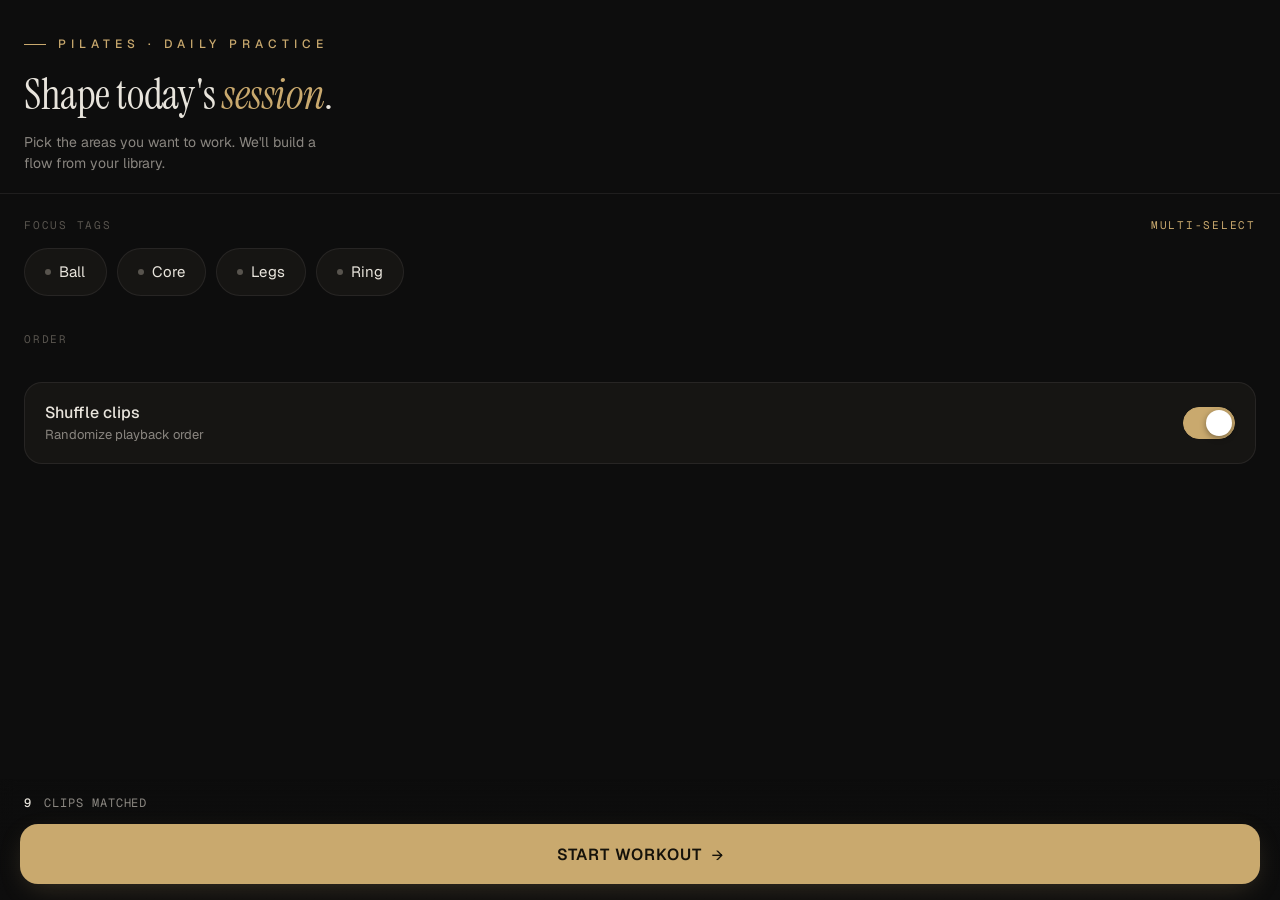
==== index.html @ f90244c0 "feat: initial Pilates workout app with 9 seeded clips" ====
<!doctype html>
<html lang="en">
<head>
  <meta charset="utf-8">
  <meta name="viewport" content="width=device-width, initial-scale=1, viewport-fit=cover, maximum-scale=1">
  <meta name="theme-color" content="#0d0d0d">
  <meta name="apple-mobile-web-app-capable" content="yes">
  <meta name="apple-mobile-web-app-status-bar-style" content="black-translucent">
  <title>Pilates — Choose your focus</title>
  <link rel="stylesheet" href="css/styles.css">
</head>
<body>
  <div class="app">

    <header class="app-header">
      <p class="wordmark">Pilates · Daily Practice</p>
      <h1 class="display">Shape today's <em>session</em>.</h1>
      <p class="subtitle">Pick the areas you want to work. We'll build a flow from your library.</p>
    </header>

    <main class="app-main">

      <div class="section-label">
        <span>Focus Tags</span>
        <span class="count">Multi-select</span>
      </div>

      <div class="tag-grid" role="group" aria-label="Workout focus tags" id="tag-grid">
      </div>

      <div class="section-label">
        <span>Order</span>
      </div>

      <div class="toggle-row">
        <div class="label">
          <span class="label-title">Shuffle clips</span>
          <span class="label-sub">Randomize playback order</span>
        </div>
        <button class="toggle" type="button" role="switch" aria-pressed="true" aria-label="Shuffle clips"></button>
      </div>

    </main>

    <!-- Fixed bottom CTA -->
    <div class="cta-bar">
      <div class="cta-meta">
        <div class="left" id="clip-count"><strong>0</strong> clips matched</div>
      </div>
      <button class="btn-primary" type="button" id="start-btn" disabled>
        Start Workout <span class="arrow">→</span>
      </button>
    </div>

  </div>
  <script type="module">
    import { loadClips, filterClips, getAllTags } from './js/clips.js';

    let allClips = [];
    let selectedTags = [];

    const tagGrid = document.getElementById('tag-grid');
    const clipCount = document.getElementById('clip-count');
    const startBtn = document.getElementById('start-btn');
    const shuffleToggle = document.querySelector('.toggle');

    function updateCount() {
      const n = filterClips(allClips, selectedTags).length;
      clipCount.innerHTML = `<strong>${n}</strong> clip${n !== 1 ? 's' : ''} matched`;
      startBtn.disabled = n === 0;
    }

    tagGrid.addEventListener('click', e => {
      const chip = e.target.closest('.chip');
      if (!chip) return;
      const tag = chip.dataset.tag;
      const pressed = chip.getAttribute('aria-pressed') === 'true';
      chip.setAttribute('aria-pressed', pressed ? 'false' : 'true');
      if (pressed) {
        selectedTags = selectedTags.filter(t => t !== tag);
      } else {
        selectedTags.push(tag);
      }
      updateCount();
    });

    shuffleToggle?.addEventListener('click', () => {
      const next = shuffleToggle.getAttribute('aria-pressed') !== 'true';
      shuffleToggle.setAttribute('aria-pressed', next ? 'true' : 'false');
    });

    startBtn.addEventListener('click', () => {
      const shuffle = shuffleToggle?.getAttribute('aria-pressed') === 'true' ? '1' : '0';
      const params = new URLSearchParams({ tags: selectedTags.join(','), shuffle });
      window.location.href = `player.html?${params}`;
    });

    loadClips().then(clips => {
      allClips = clips;
      tagGrid.innerHTML = getAllTags(clips).map(tag =>
        `<button class="chip" type="button" aria-pressed="false" data-tag="${tag}">
          <span class="chip-dot"></span>${tag.charAt(0).toUpperCase() + tag.slice(1)}
        </button>`
      ).join('');
      updateCount();
    });
  </script>
</body>
</html>
---- css/styles.css ----
/* =========================================================
   PILATES — Shared styles
   Dark, minimal, premium wellness
   ========================================================= */

@import url('https://fonts.googleapis.com/css2?family=Instrument+Serif:ital@0;1&display=swap');
@import url('https://fonts.googleapis.com/css2?family=Geist:wght@300;400;500;600;700&display=swap');
@import url('https://fonts.googleapis.com/css2?family=Geist+Mono:wght@400;500&display=swap');

:root {
  /* Surface */
  --bg:            #0d0d0d;
  --bg-elev:       #161513;
  --bg-elev-2:     #1f1d19;
  --hairline:      rgba(232, 228, 220, 0.08);
  --hairline-strong: rgba(232, 228, 220, 0.14);

  /* Text */
  --text:          #e8e4dc;
  --text-dim:      #8a8680;
  --text-faint:    #58544e;

  /* Accent */
  --gold:          #c9a96e;
  --gold-bright:   #dcc084;
  --gold-dim:      rgba(201, 169, 110, 0.18);
  --gold-glow:     rgba(201, 169, 110, 0.28);

  /* State */
  --disabled-bg:   #1a1917;
  --disabled-fg:   #48443f;

  /* Type */
  --font-display:  'Instrument Serif', 'Georgia', serif;
  --font-ui:       'Geist', -apple-system, BlinkMacSystemFont, 'Segoe UI', sans-serif;
  --font-mono:     'Geist Mono', 'SF Mono', ui-monospace, monospace;

  /* Safe areas */
  --sa-top:    env(safe-area-inset-top, 0px);
  --sa-right:  env(safe-area-inset-right, 0px);
  --sa-bottom: env(safe-area-inset-bottom, 0px);
  --sa-left:   env(safe-area-inset-left, 0px);

  /* Radii */
  --r-pill: 999px;
  --r-lg:   18px;
  --r-md:   14px;
  --r-sm:   10px;
}

* { box-sizing: border-box; -webkit-tap-highlight-color: transparent; }

html, body {
  margin: 0;
  padding: 0;
  background: var(--bg);
  color: var(--text);
  font-family: var(--font-ui);
  font-size: 17px;
  line-height: 1.45;
  -webkit-font-smoothing: antialiased;
  -moz-osx-font-smoothing: grayscale;
  overscroll-behavior: none;
}

body {
  min-height: 100dvh;
  min-height: 100vh;
}

button {
  font-family: inherit;
  color: inherit;
  background: none;
  border: none;
  padding: 0;
  cursor: pointer;
}

a { color: inherit; text-decoration: none; }

img, svg { display: block; }

/* =========================================================
   App shell — full-viewport column
   ========================================================= */
.app {
  display: flex;
  flex-direction: column;
  min-height: 100dvh;
  min-height: 100vh;
  padding-top:    var(--sa-top);
  padding-left:   var(--sa-left);
  padding-right:  var(--sa-right);
  padding-bottom: var(--sa-bottom);
  position: relative;
}

/* =========================================================
   Header — wordmark + subtitle
   ========================================================= */
.app-header {
  padding: 36px 24px 20px;
  text-align: left;
  border-bottom: 1px solid var(--hairline);
}

.wordmark {
  font-family: var(--font-ui);
  font-weight: 500;
  font-size: 12px;
  letter-spacing: 0.42em;
  text-transform: uppercase;
  color: var(--gold);
  margin: 0 0 18px;
  display: flex;
  align-items: center;
  gap: 12px;
}

.wordmark::before {
  content: "";
  display: block;
  width: 22px;
  height: 1px;
  background: var(--gold);
}

.display {
  font-family: var(--font-display);
  font-weight: 400;
  font-size: 42px;
  line-height: 1.12;
  letter-spacing: -0.01em;
  color: var(--text);
  margin: 0 0 14px;
  text-wrap: balance;
}

.display em {
  font-style: italic;
  color: var(--gold);
}

.subtitle {
  font-size: 14px;
  color: var(--text-dim);
  margin: 0;
  max-width: 34ch;
  text-wrap: pretty;
}

/* =========================================================
   Section label
   ========================================================= */
.section-label {
  display: flex;
  align-items: baseline;
  justify-content: space-between;
  padding: 24px 24px 14px;
  font-family: var(--font-mono);
  font-size: 11px;
  letter-spacing: 0.16em;
  text-transform: uppercase;
  color: var(--text-faint);
}

.section-label .count {
  color: var(--gold);
}

/* =========================================================
   Scrollable main
   ========================================================= */
.app-main {
  flex: 1 1 auto;
  overflow-y: auto;
  -webkit-overflow-scrolling: touch;
  padding-bottom: 180px; /* clear the fixed footer */
}

/* =========================================================
   Tag chips
   ========================================================= */
.tag-grid {
  display: flex;
  flex-wrap: wrap;
  gap: 10px;
  padding: 0 24px 12px;
}

.chip {
  min-height: 48px;
  padding: 0 20px;
  border-radius: var(--r-pill);
  background: var(--bg-elev);
  border: 1px solid var(--hairline);
  color: var(--text);
  font-size: 15px;
  font-weight: 400;
  letter-spacing: 0.01em;
  display: inline-flex;
  align-items: center;
  gap: 8px;
  transition: background .18s ease, border-color .18s ease, color .18s ease, transform .12s ease;
}

.chip:active { transform: scale(0.97); }

.chip[aria-pressed="true"] {
  background: var(--gold);
  border-color: var(--gold);
  color: #1a1509;
  font-weight: 500;
}

.chip[aria-pressed="true"] .chip-dot {
  background: #1a1509;
}

.chip-dot {
  width: 6px;
  height: 6px;
  border-radius: 50%;
  background: var(--text-faint);
  transition: background .18s ease;
}

/* =========================================================
   Shuffle row (iOS toggle)
   ========================================================= */
.toggle-row {
  display: flex;
  align-items: center;
  justify-content: space-between;
  gap: 16px;
  margin: 20px 24px 0;
  padding: 18px 20px;
  background: var(--bg-elev);
  border: 1px solid var(--hairline);
  border-radius: var(--r-lg);
}

.toggle-row .label {
  display: flex;
  flex-direction: column;
  gap: 2px;
}

.toggle-row .label-title {
  font-size: 16px;
  font-weight: 500;
  color: var(--text);
}

.toggle-row .label-sub {
  font-size: 13px;
  color: var(--text-dim);
}

/* iOS-style toggle */
.toggle {
  position: relative;
  width: 52px;
  height: 32px;
  flex-shrink: 0;
  border-radius: var(--r-pill);
  background: #2a2824;
  border: 1px solid var(--hairline);
  transition: background .22s ease, border-color .22s ease;
}

.toggle::after {
  content: "";
  position: absolute;
  top: 2px;
  left: 2px;
  width: 26px;
  height: 26px;
  border-radius: 50%;
  background: #e8e4dc;
  box-shadow: 0 2px 6px rgba(0,0,0,0.4);
  transition: transform .22s cubic-bezier(.4,.0,.2,1);
}

.toggle[aria-pressed="true"] {
  background: var(--gold);
  border-color: var(--gold);
}

.toggle[aria-pressed="true"]::after {
  transform: translateX(20px);
  background: #fff;
}

/* =========================================================
   Fixed bottom CTA bar (index)
   ========================================================= */
.cta-bar {
  position: fixed;
  left: 0;
  right: 0;
  bottom: 0;
  padding: 16px 20px calc(16px + var(--sa-bottom));
  padding-left:  calc(20px + var(--sa-left));
  padding-right: calc(20px + var(--sa-right));
  background: linear-gradient(to top,
    rgba(13,13,13,1) 0%,
    rgba(13,13,13,0.96) 55%,
    rgba(13,13,13,0) 100%);
  backdrop-filter: blur(8px);
  -webkit-backdrop-filter: blur(8px);
  z-index: 20;
  pointer-events: none;
}

.cta-bar > * { pointer-events: auto; }

.cta-meta {
  display: flex;
  align-items: baseline;
  justify-content: space-between;
  padding: 0 4px 12px;
  font-family: var(--font-mono);
  font-size: 12px;
  letter-spacing: 0.08em;
  text-transform: uppercase;
}

.cta-meta .left { color: var(--text-dim); }
.cta-meta .right { color: var(--gold); }
.cta-meta strong {
  color: var(--text);
  font-weight: 500;
  margin-right: 4px;
}

.btn-primary {
  display: flex;
  align-items: center;
  justify-content: center;
  gap: 10px;
  width: 100%;
  min-height: 60px;
  border-radius: var(--r-lg);
  background: var(--gold);
  color: #15120a;
  font-family: var(--font-ui);
  font-size: 16px;
  font-weight: 600;
  letter-spacing: 0.06em;
  text-transform: uppercase;
  transition: background .18s ease, transform .12s ease, opacity .18s ease;
  box-shadow: 0 8px 28px -8px var(--gold-glow);
}

.btn-primary:active:not(:disabled) { transform: scale(0.985); }
.btn-primary:hover:not(:disabled)  { background: var(--gold-bright); }

.btn-primary:disabled {
  background: var(--disabled-bg);
  color: var(--disabled-fg);
  box-shadow: none;
  cursor: not-allowed;
}

.btn-primary .arrow {
  font-family: var(--font-mono);
  font-weight: 400;
  font-size: 18px;
  letter-spacing: 0;
  transition: transform .2s ease;
}

.btn-primary:hover:not(:disabled) .arrow { transform: translateX(3px); }

/* =========================================================
   PLAYER — top bar
   ========================================================= */
.player-top {
  flex: 0 0 auto;
  height: 52px;
  display: grid;
  grid-template-columns: 1fr auto 1fr;
  align-items: center;
  gap: 8px;
  padding: 0 8px;
  border-bottom: 1px solid var(--hairline);
  background: var(--bg);
  z-index: 10;
}

.icon-btn {
  min-height: 44px;
  min-width: 44px;
  padding: 0 14px;
  border-radius: var(--r-sm);
  display: inline-flex;
  align-items: center;
  justify-content: center;
  gap: 6px;
  color: var(--text);
  font-size: 15px;
  font-weight: 400;
  transition: background .15s ease, color .15s ease;
}

.icon-btn:active { background: var(--bg-elev); }

.icon-btn .chev {
  font-family: var(--font-mono);
  font-size: 16px;
  color: var(--text-dim);
}

.player-top .back { justify-self: start; }

.player-top .counter {
  font-family: var(--font-mono);
  font-size: 13px;
  font-weight: 500;
  letter-spacing: 0.08em;
  color: var(--text);
  display: inline-flex;
  align-items: baseline;
  gap: 4px;
}
.player-top .counter .cur     { color: var(--gold); }
.player-top .counter .slash   { color: var(--text-faint); }
.player-top .counter .total   { color: var(--text-dim); }

.player-top .shuffle-btn {
  justify-self: end;
  width: 44px;
  min-width: 44px;
  padding: 0;
  color: var(--text-dim);
  border-radius: var(--r-sm);
}

.player-top .shuffle-btn[aria-pressed="true"] {
  color: var(--gold);
  background: var(--gold-dim);
}

/* =========================================================
   PLAYER — video stage
   ========================================================= */
.player-stage {
  flex: 1 1 auto;
  position: relative;
  background: #000;
  overflow: hidden;
}

.player-stage iframe,
.player-stage .iframe-fallback {
  position: absolute;
  inset: 0;
  width: 100%;
  height: 100%;
  border: 0;
  background: #000;
}

/* Placeholder backdrop visible if iframe src not set */
.iframe-fallback {
  background:
    radial-gradient(ellipse at 50% 35%, rgba(201,169,110,0.08) 0%, transparent 55%),
    repeating-linear-gradient(
      135deg,
      #0d0d0d 0 14px,
      #121210 14px 28px
    );
  display: flex;
  flex-direction: column;
  align-items: center;
  justify-content: center;
  gap: 14px;
  color: var(--text-faint);
  font-family: var(--font-mono);
  font-size: 12px;
  letter-spacing: 0.14em;
  text-transform: uppercase;
}

.iframe-fallback .play-ring {
  width: 72px;
  height: 72px;
  border-radius: 50%;
  border: 1px solid var(--hairline-strong);
  display: flex;
  align-items: center;
  justify-content: center;
  color: var(--text-dim);
}

.iframe-fallback .play-ring::after {
  content: "";
  width: 0;
  height: 0;
  margin-left: 4px;
  border-top: 10px solid transparent;
  border-bottom: 10px solid transparent;
  border-left: 14px solid var(--text-dim);
}

/* Top gradient scrim on stage */
.player-stage::before {
  content: "";
  position: absolute;
  left: 0; right: 0; top: 0;
  height: 72px;
  background: linear-gradient(to bottom, rgba(0,0,0,0.45), transparent);
  pointer-events: none;
  z-index: 2;
}

/* Bottom hint overlay */
.hint {
  position: absolute;
  left: 0;
  right: 0;
  bottom: 0;
  padding: 16px 20px 20px;
  display: flex;
  align-items: center;
  justify-content: center;
  gap: 10px;
  font-family: var(--font-mono);
  font-size: 12px;
  letter-spacing: 0.1em;
  text-transform: uppercase;
  color: var(--text);
  background: linear-gradient(to top, rgba(0,0,0,0.72) 0%, rgba(0,0,0,0) 100%);
  z-index: 3;
}

.hint .dot {
  width: 3px;
  height: 3px;
  border-radius: 50%;
  background: var(--gold);
}

.hint .sets {
  color: var(--gold);
  font-weight: 500;
}

/* =========================================================
   PLAYER — bottom transport
   ========================================================= */
.transport {
  flex: 0 0 auto;
  display: grid;
  grid-template-columns: 1fr 1fr 1.4fr;
  gap: 10px;
  padding: 14px 16px calc(14px + var(--sa-bottom));
  padding-left:  calc(16px + var(--sa-left));
  padding-right: calc(16px + var(--sa-right));
  background: var(--bg);
  border-top: 1px solid var(--hairline);
}

.btn-ghost {
  min-height: 56px;
  border-radius: var(--r-md);
  border: 1px solid var(--hairline-strong);
  background: transparent;
  color: var(--text);
  font-size: 15px;
  font-weight: 500;
  letter-spacing: 0.04em;
  display: inline-flex;
  align-items: center;
  justify-content: center;
  gap: 8px;
  transition: background .15s ease, border-color .15s ease, transform .12s ease;
}

.btn-ghost:active { transform: scale(0.97); background: var(--bg-elev); }

.btn-ghost[disabled] {
  color: var(--disabled-fg);
  border-color: var(--hairline);
  cursor: not-allowed;
}

.btn-ghost .ic {
  font-family: var(--font-mono);
  font-size: 16px;
  color: var(--text-dim);
}

.btn-next {
  min-height: 56px;
  border-radius: var(--r-md);
  background: var(--gold);
  color: #15120a;
  font-family: var(--font-ui);
  font-size: 15px;
  font-weight: 600;
  letter-spacing: 0.06em;
  text-transform: uppercase;
  display: inline-flex;
  align-items: center;
  justify-content: center;
  gap: 10px;
  transition: background .18s ease, transform .12s ease;
  box-shadow: 0 6px 20px -8px var(--gold-glow);
}

.btn-next:active { transform: scale(0.98); }
.btn-next:hover  { background: var(--gold-bright); }

.btn-next .ic {
  font-family: var(--font-mono);
  font-size: 16px;
}
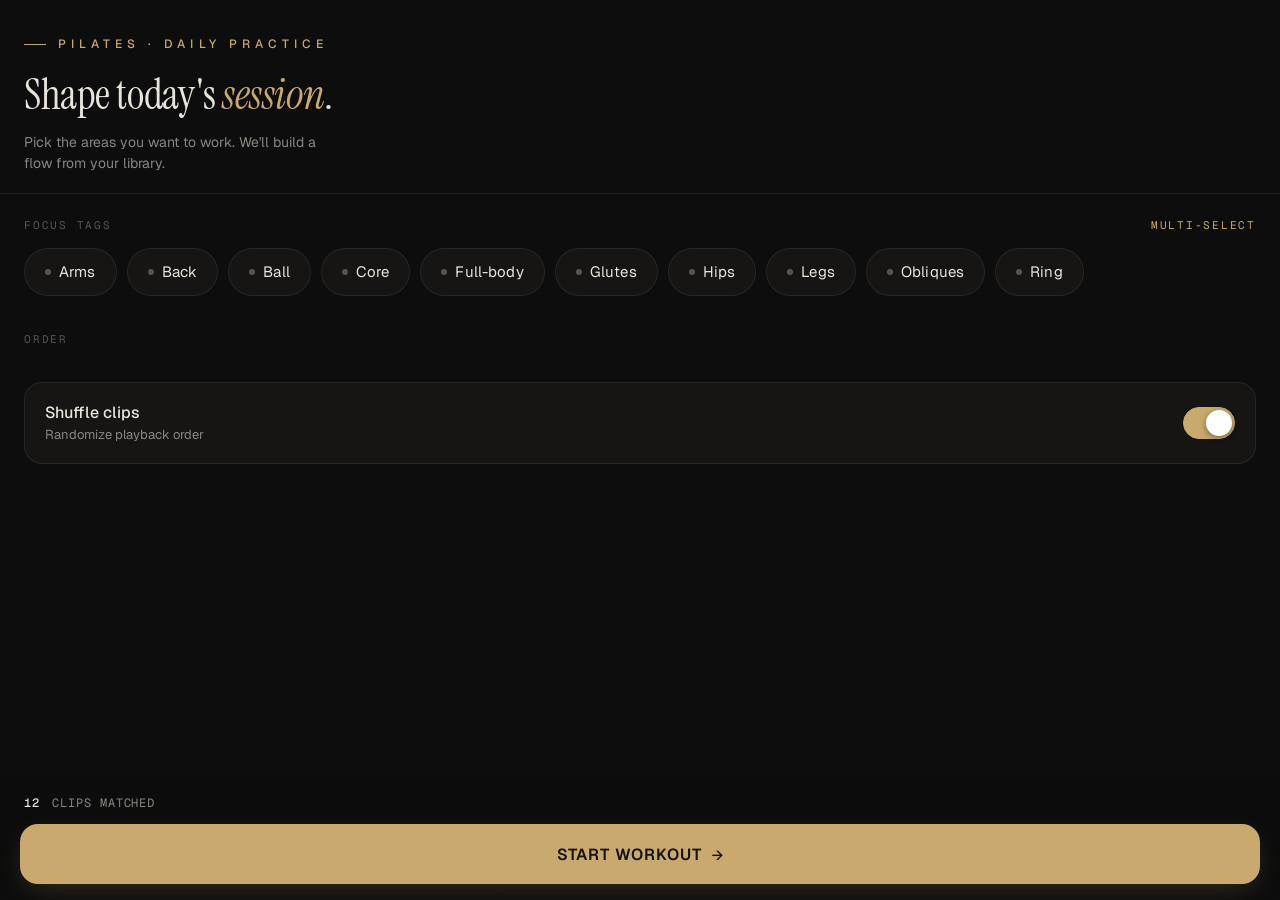
==== commit e4007f41: "fix: bust cache on clips.js import" ====
--- a/index.html
+++ b/index.html
@@ -54,7 +54,7 @@
 
   </div>
   <script type="module">
-    import { loadClips, filterClips, getAllTags } from './js/clips.js';
+    import { loadClips, filterClips, getAllTags } from './js/clips.js?v=20260419';
 
     let allClips = [];
     let selectedTags = [];
--- a/css/styles.css
+++ b/css/styles.css
@@ -618,3 +618,69 @@
   font-family: var(--font-mono);
   font-size: 16px;
 }
+
+/* =========================================================
+   PLAYER — Instagram tap-to-open card
+   ========================================================= */
+.clip-card {
+  position: absolute;
+  inset: 0;
+  display: flex;
+  flex-direction: column;
+  align-items: center;
+  justify-content: center;
+  gap: 28px;
+  padding: 32px 28px;
+  background:
+    radial-gradient(ellipse at 50% 40%, rgba(201,169,110,0.07) 0%, transparent 60%),
+    repeating-linear-gradient(135deg, #0d0d0d 0 14px, #121210 14px 28px);
+  text-align: center;
+}
+
+.clip-card-title {
+  font-family: var(--font-display);
+  font-size: 28px;
+  line-height: 1.2;
+  color: var(--text);
+  max-width: 22ch;
+}
+
+.clip-card-tags {
+  display: flex;
+  flex-wrap: wrap;
+  gap: 8px;
+  justify-content: center;
+}
+
+.clip-card-tag {
+  font-family: var(--font-mono);
+  font-size: 11px;
+  letter-spacing: 0.12em;
+  text-transform: uppercase;
+  color: var(--gold);
+  padding: 4px 10px;
+  border: 1px solid var(--gold-dim);
+  border-radius: var(--r-pill);
+}
+
+.clip-card-open {
+  display: inline-flex;
+  align-items: center;
+  gap: 10px;
+  min-height: 60px;
+  padding: 0 32px;
+  border-radius: var(--r-lg);
+  background: var(--gold);
+  color: #15120a;
+  font-family: var(--font-ui);
+  font-size: 16px;
+  font-weight: 600;
+  letter-spacing: 0.06em;
+  text-transform: uppercase;
+  text-decoration: none;
+  box-shadow: 0 8px 28px -8px var(--gold-glow);
+  transition: background .18s ease, transform .12s ease;
+}
+
+.clip-card-open:active { transform: scale(0.97); }
+.clip-card-open:hover  { background: var(--gold-bright); }
